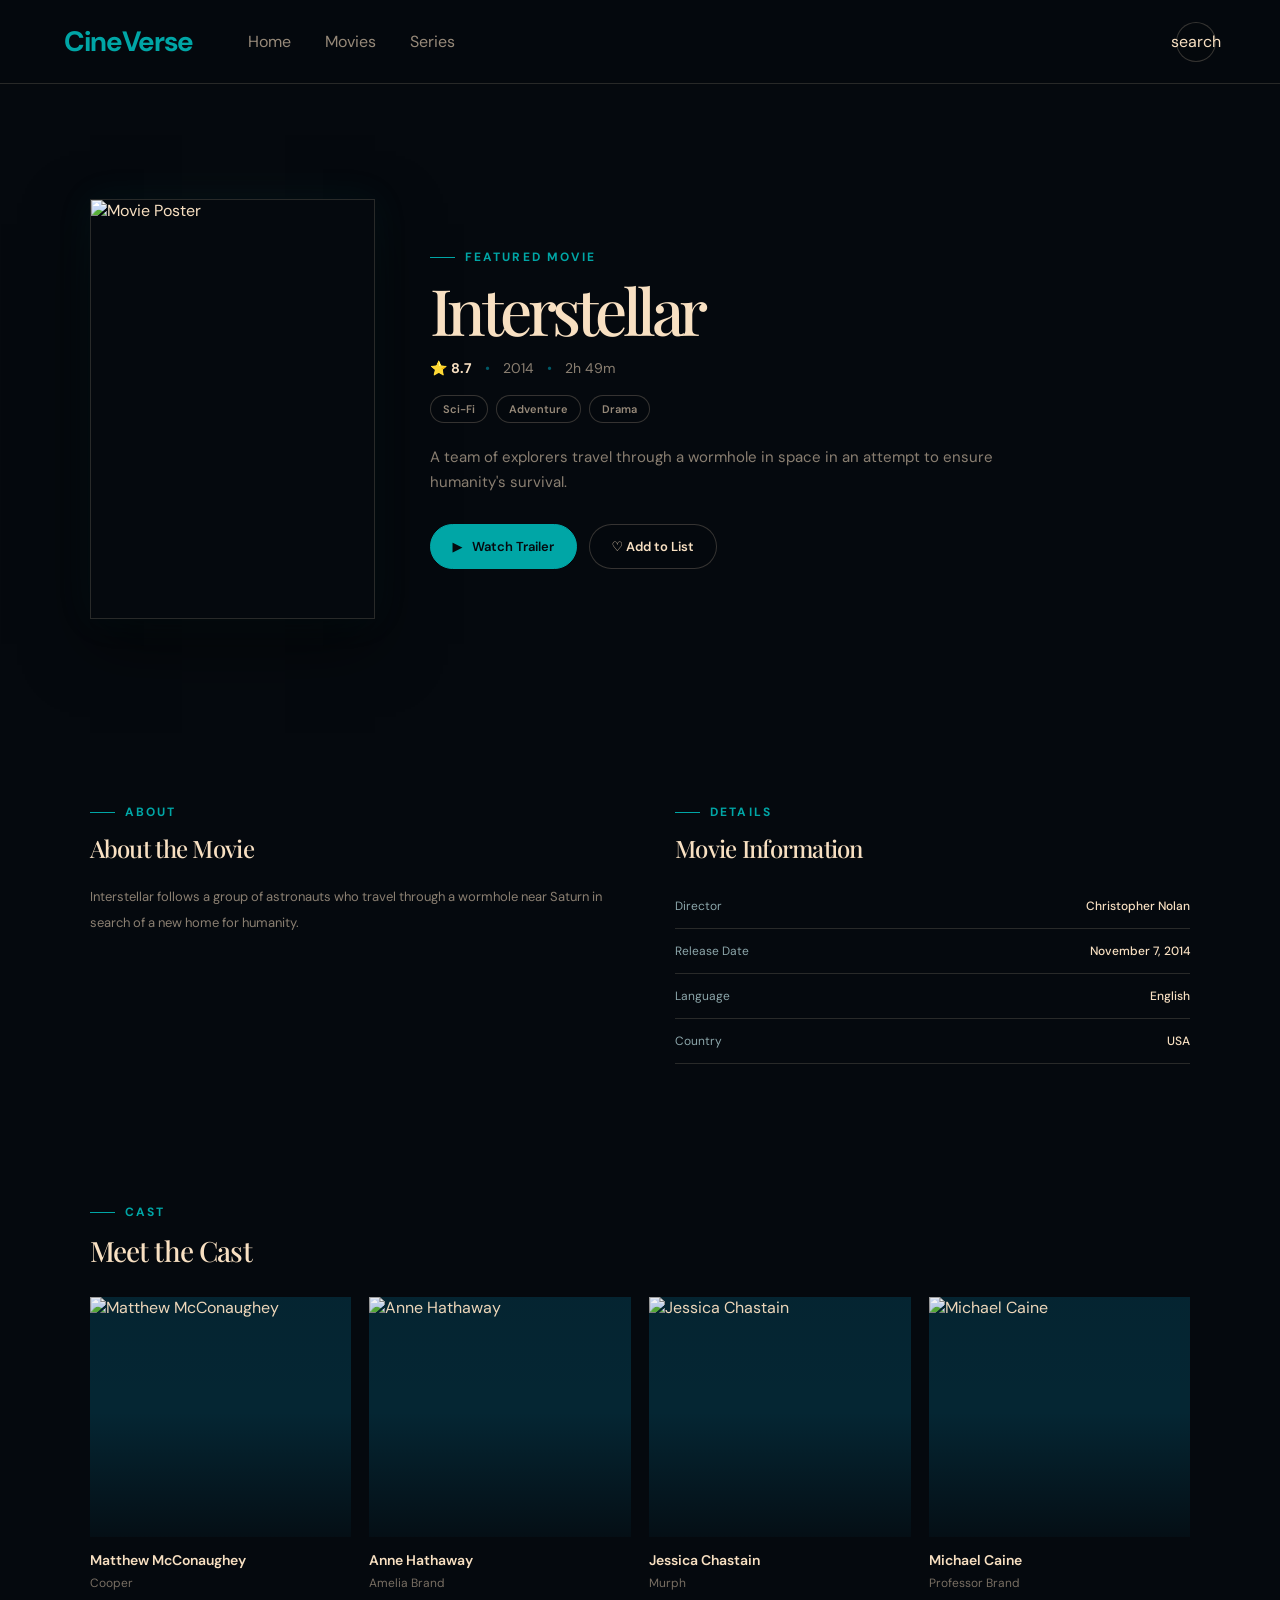
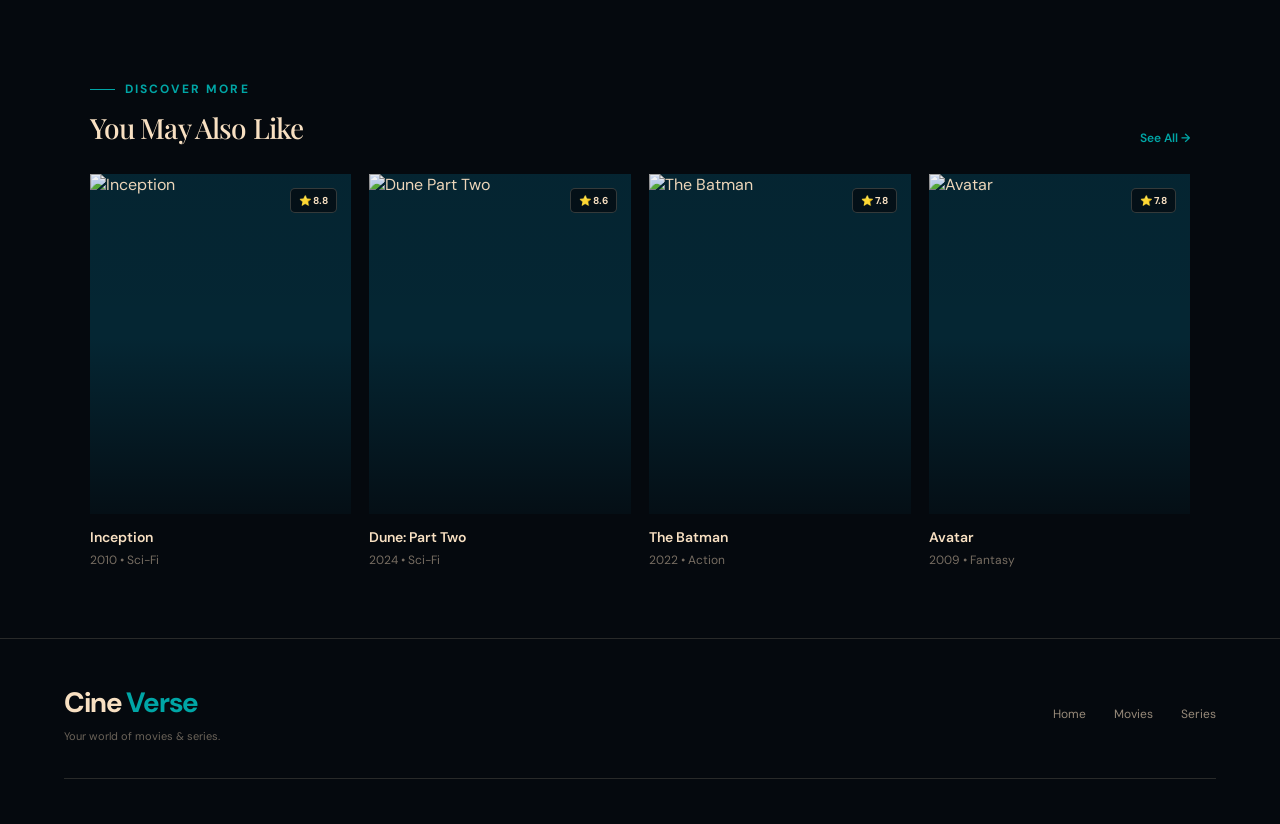
==== details.html @ 45598edd "Add files via upload" ====
<!DOCTYPE html>
<html lang="en">

<head>
    <meta charset="UTF-8">
    <meta name="viewport" content="width=device-width, initial-scale=1.0">
    <title> Movie Details</title>
    <link rel="preconnect" href="https://fonts.googleapis.com">
    <link rel="preconnect" href="https://fonts.gstatic.com" crossorigin>
    <link
        href="https://fonts.googleapis.com/css2?family=Poppins:wght@300;400;500;600;700&display=swap"
        rel="stylesheet"
    >
    <link rel="stylesheet" href="details.css">
</head>
<body>
<header class="navbar">
    <a href="index.html" class="logo">

       <span class="logo-accent">
            CineVerse
        </span>
    </a>
    <nav class="nav-links" id="navLinks">

        <a href="index.html">
            Home
        </a>

        <a href="movies.html">
            Movies
        </a>

        <a href="series.html">
            Series
        </a>
    </nav>


    <div class="nav-actions">

        <button class="search-btn">
            search
        </button>

        <button
            class="menu-btn"
            id="menuBtn"
        >
            ☰
        </button>

    </div>

</header>
<main>

    <section class="movie-hero">

        <div
            class="hero-background"
            id="heroBackground"
        ></div>

        <div class="hero-overlay"></div>

        <div class="hero-content">
            <div class="poster-wrapper">

                <img
                    id="moviePoster"
                    src="https://image.tmdb.org/t/p/w500/gEU2QniE6E77NI6lCU6MxlNBvIx.jpg"
                    alt="Movie Poster"
                >

            </div>

            <div class="movie-details">


                <p class="category-label">
                    FEATURED MOVIE
                </p>


                <h1 id="movieTitle">
                    Interstellar
                </h1>

                <div class="movie-meta">

                    <span class="rating">
                        ⭐
                        <strong id="movieRating">
                            8.7
                        </strong>
                    </span>

                    <span class="separator">
                        •
                    </span>

                    <span id="movieYear">
                        2014
                    </span>

                    <span class="separator">
                        •
                    </span>

                    <span id="movieDuration">
                        2h 49m
                    </span>

                </div>

                <div
                    class="genres"
                    id="movieGenres"
                >

                    <span>
                        Sci-Fi
                    </span>

                    <span>
                        Adventure
                    </span>

                    <span>
                        Drama
                    </span>

                </div>


                <p
                    class="description"
                    id="movieDescription"
                >

                    A team of explorers travel through a wormhole
                    in space in an attempt to ensure humanity's
                    survival.

                </p>


                <div class="hero-buttons">

                    <button
                        class="btn-primary"
                        id="trailerBtn"
                    >
                        <span>▶</span>
                        Watch Trailer
                    </button>


                    <button
                        class="btn-secondary"
                        id="favoriteBtn"
                    >
                        <span id="favoriteIcon">
                            ♡
                        </span>

                        Add to List
                    </button>

                </div>


            </div>

        </div>

    </section>
    <section class="content-section">


        <div class="information-grid">
            <div class="info-column">

                <p class="section-label">
                    ABOUT
                </p>

                <h2>
                    About the Movie
                </h2>

                <p id="aboutMovie">

                    Interstellar follows a group of astronauts
                    who travel through a wormhole near Saturn
                    in search of a new home for humanity.

                </p>

            </div>

            <div class="info-column">

                <p class="section-label">
                    DETAILS
                </p>

                <h2>
                    Movie Information
                </h2>


                <div class="info-list">


                    <div class="info-item">

                        <span>
                            Director
                        </span>

                        <strong id="director">
                            Christopher Nolan
                        </strong>

                    </div>


                    <div class="info-item">

                        <span>
                            Release Date
                        </span>

                        <strong id="releaseDate">
                            November 7, 2014
                        </strong>

                    </div>


                    <div class="info-item">

                        <span>
                            Language
                        </span>

                        <strong>
                            English
                        </strong>

                    </div>


                    <div class="info-item">

                        <span>
                            Country
                        </span>

                        <strong>
                            USA
                        </strong>

                    </div>


                </div>

            </div>


        </div>

    </section>

    <section class="content-section">


        <div class="section-heading">

            <div>

                <p class="section-label">
                    CAST
                </p>

                <h2>
                    Meet the Cast
                </h2>

            </div>

        </div>


        <div class="cast-grid">


            <div class="cast-card">

                <div class="cast-image">

                    <img
                        src="https://media.themoviedb.org/t/p/w600_and_h900_face/lCySuYjhXix3FzQdS4oceDDrXKI.jpg"
                        alt="Matthew McConaughey"
                    >

                </div>

                <div class="cast-info">

                    <h3>
                        Matthew McConaughey
                    </h3>

                    <p>
                        Cooper
                    </p>

                </div>

            </div>

            <div class="cast-card">

                <div class="cast-image">

                    <img
                        src="https://media.themoviedb.org/t/p/w600_and_h900_face/nbccV2pMoyLTCeg5DQip24Eq0Jp.jpg"
                        alt="Anne Hathaway"
                    >

                </div>

                <div class="cast-info">

                    <h3>
                        Anne Hathaway
                    </h3>

                    <p>
                        Amelia Brand
                    </p>

                </div>

            </div>


            <!-- Cast 3 -->

            <div class="cast-card">

                <div class="cast-image">

                    <img
                        src="https://media.themoviedb.org/t/p/w600_and_h900_face/eQKnihReJeB9vQEa5gySzAlKfZt.jpg"
                        alt="Jessica Chastain"
                    >

                </div>

                <div class="cast-info">

                    <h3>
                        Jessica Chastain
                    </h3>

                    <p>
                        Murph
                    </p>

                </div>

            </div>

            <div class="cast-card">

                <div class="cast-image">

                    <img
                        src="https://media.themoviedb.org/t/p/w600_and_h900_face/bVZRMlpjTAO2pJK6v90buFgVbSW.jpg"
                        alt="Michael Caine"
                    >

                </div>

                <div class="cast-info">

                    <h3>
                        Michael Caine
                    </h3>

                    <p>
                        Professor Brand
                    </p>

                </div>

            </div>


        </div>

    </section>
    <section class="content-section similar-section">


        <div class="section-heading">

            <div>

                <p class="section-label">
                    DISCOVER MORE
                </p>

                <h2>
                    You May Also Like
                </h2>

            </div>


            <a
                href="movies.html"
                class="see-all"
            >
                See All →
            </a>

        </div>


        <div class="similar-grid">
            <div
                class="similar-card"
                onclick="openMovie(2)"
            >

                <div class="similar-poster">

                    <img
                        src="https://image.tmdb.org/t/p/w500/oYuLEt3zVCKq57qu2F8dT7NIa6f.jpg"
                        alt="Inception"
                    >

                    <span class="similar-rating">
                        ⭐ 8.8
                    </span>

                </div>

                <div class="similar-info">

                    <h3>
                        Inception
                    </h3>

                    <p>
                        2010 • Sci-Fi
                    </p>

                </div>

            </div>
            <div
                class="similar-card"
                onclick="openMovie(3)"
            >

                <div class="similar-poster">

                    <img
                        src="https://image.tmdb.org/t/p/w500/1pdfLvkbY9ohJlCjQH2CZjjYVvJ.jpg"
                        alt="Dune Part Two"
                    >

                    <span class="similar-rating">
                        ⭐ 8.6
                    </span>

                </div>

                <div class="similar-info">

                    <h3>
                        Dune: Part Two
                    </h3>

                    <p>
                        2024 • Sci-Fi
                    </p>

                </div>

            </div>
            <div
                class="similar-card"
                onclick="openMovie(4)"
            >

                <div class="similar-poster">

                    <img
                        src="https://image.tmdb.org/t/p/w500/74xTEgt7R36Fpooo50r9T25onhq.jpg"
                        alt="The Batman"
                    >

                    <span class="similar-rating">
                        ⭐ 7.8
                    </span>

                </div>

                <div class="similar-info">

                    <h3>
                        The Batman
                    </h3>

                    <p>
                        2022 • Action
                    </p>

                </div>

            </div>
            <div
                class="similar-card"
                onclick="openMovie(5)"
            >

                <div class="similar-poster">

                    <img
                        src="https://image.tmdb.org/t/p/w500/kyeqWdyUXW608qlYkRqosgbbJyK.jpg"
                        alt="Avatar"
                    >

                    <span class="similar-rating">
                        ⭐ 7.8
                    </span>

                </div>

                <div class="similar-info">

                    <h3>
                        Avatar
                    </h3>

                    <p>
                        2009 • Fantasy
                    </p>

                </div>

            </div>


        </div>

    </section>


</main>
<div
    class="modal"
    id="trailerModal"
>

    <div class="modal-content">


        <button
            class="close-modal"
            id="closeModal"
        >
            ×
        </button>


        <div class="trailer-placeholder">

            <div class="play-circle">
                ▶
            </div>

            <h2>
                Movie Trailer
            </h2>

            <p>
                Trailer preview
            </p>

        </div>


    </div>

</div>
<footer class="footer">


    <div class="footer-content">


        <div class="footer-brand">

            <a
                href="index.html"
                class="logo"
            >
                <span>
                    Cine<span class="logo-accent">
                        Verse
                    </span>
                </span>

            </a>


            <p>
                Your world of movies & series.
            </p>

        </div>


        <div class="footer-links">

            <a href="index.html">
                Home
            </a>

            <a href="movies.html">
                Movies
            </a>

            <a href="series.html">
                Series
            </a>

        </div>


    </div>


    <div class="footer-bottom">

        <p>
           
        </p>

    </div>


</footer>


<script src="details.js"></script>

</body>

</html>
---- details.css ----
@import url('https://fonts.googleapis.com/css2?family=DM+Sans:wght@400;500;600;700&family=Playfair+Display:ital,wght@0,500;0,600;1,500;1,600&display=swap');

:root {
    font-family: 'DM Sans', system-ui, sans-serif;

    --ink: #05090e;
    --deep: #052633;
    --teal: #005a68;
    --bright: #00a6a6;
    --cream: #f8e0c2;
    --muted: #8ca6aa;
    --line: rgba(248, 224, 194, 0.15);

    /* legacy variable names kept so nothing else breaks */
    --background: var(--ink);
    --cards: var(--deep);
    --secondary: var(--line);
    --text: var(--cream);
    --accent: var(--bright);
    --accent-dark: var(--teal);

    font-synthesis: none;
    text-rendering: optimizeLegibility;
    -webkit-font-smoothing: antialiased;
    -moz-osx-font-smoothing: grayscale;
}

* {
    margin: 0;
    padding: 0;
    box-sizing: border-box;
}

html {
    scroll-behavior: smooth;
    font-size: 100%;
}

body {
    min-width: 320px;
    min-height: 100vh;
    background: var(--ink);
    color: var(--cream);
    font-family: 'DM Sans', system-ui, sans-serif;
}

button,
input {
    font: inherit;
}

button,
a {
    -webkit-tap-highlight-color: transparent;
}

a {
    color: inherit;
    text-decoration: none;
}

button {
    border: 0;
    cursor: pointer;
    background: transparent;
}

/* ===================================================== 
   NAVBAR 
===================================================== */

.navbar {
    height: 84px;
    padding: 0 clamp(24px, 5vw, 80px);
    display: flex;
    align-items: center;
    justify-content: space-between;
    position: sticky;
    top: 0;
    z-index: 1000;
    background: rgba(5, 9, 14, 0.96);
    border-bottom: 1px solid var(--line);
    backdrop-filter: blur(12px);
}

.logo {
    display: flex;
    align-items: center;
    gap: 9px;
    color: var(--cream);
    text-decoration: none;
    font-size: 28px;
    font-weight: 700;
    letter-spacing: -0.04em;
}

.logo-icon {
    font-size: 25px;
}

.logo-accent {
    color: var(--bright);
}

.nav-links {
    display: flex;
    align-items: center;
    gap: clamp(18px, 3vw, 34px);
    margin-left: 55px;
    margin-right: auto;
}

.nav-links a {
    position: relative;
    color: rgba(248, 224, 194, 0.6);
    text-decoration: none;
    font-size: 16px;
    transition: color 0.2s ease;
}

.nav-links a:hover {
    color: var(--cream);
}

.nav-actions {
    display: flex;
    align-items: center;
    gap: 14px;
}

.search-btn,
.menu-btn {
    width: 40px;
    height: 40px;
    display: flex;
    align-items: center;
    justify-content: center;
    border: 1px solid rgba(248, 224, 194, 0.2);
    border-radius: 50%;
    background: rgba(5, 9, 14, 0.7);
    color: var(--cream);
    cursor: pointer;
    font-size: 16px;
    transition: background 0.2s ease, border-color 0.2s ease, transform 0.2s ease;
}

.search-btn:hover,
.menu-btn:hover {
    background: var(--deep);
    border-color: var(--bright);
    transform: translateY(-2px);
}

.menu-btn {
    display: none;
}

/* ===================================================== 
   HERO 
===================================================== */

.movie-hero {
    min-height: 650px;
    position: relative;
    display: flex;
    align-items: center;
    overflow: hidden;
}

.hero-background {
    position: absolute;
    inset: 0;
    background-image: url("https://image.tmdb.org/t/p/w1280/gEU2QniE6E77NI6lCU6MxlNBvIx.jpg");
    background-size: cover;
    background-position: center;
    filter: blur(2px);
    transform: scale(1.05);
}

.hero-overlay {
    position: absolute;
    inset: 0;
    background: linear-gradient(
        90deg,
        var(--ink) 0%,
        rgba(5, 9, 14, 0.96) 28%,
        rgba(5, 9, 14, 0.72) 65%,
        rgba(5, 9, 14, 0.92) 100%
    );
}

.movie-hero::after {
    content: "";
    position: absolute;
    left: 0;
    right: 0;
    bottom: 0;
    height: 180px;
    background: linear-gradient(transparent, var(--ink));
    pointer-events: none;
}

.hero-content {
    width: 86%;
    max-width: 1300px;
    margin: auto;
    display: flex;
    align-items: center;
    gap: 55px;
    position: relative;
    z-index: 2;
    padding: 80px 0;
}

.poster-wrapper {
    width: 285px;
    min-width: 285px;
    height: 420px;
    overflow: hidden;
    border: 1px solid var(--line);
    box-shadow:
        0 25px 60px rgba(0, 0, 0, 0.55),
        0 0 35px rgba(0, 166, 166, 0.08);
}

.poster-wrapper img {
    width: 100%;
    height: 100%;
    object-fit: cover;
}

.movie-details {
    max-width: 650px;
}

.category-label {
    display: flex;
    align-items: center;
    gap: 10px;
    color: var(--bright);
    font-size: 12px;
    font-weight: 700;
    letter-spacing: 0.18em;
    text-transform: uppercase;
    margin-bottom: 14px;
}

.category-label::before {
    content: '';
    width: 25px;
    height: 1px;
    background: var(--bright);
}

.movie-details h1 {
    font-family: 'Playfair Display', 'DM Sans', serif;
    font-size: clamp(42px, 5vw, 68px);
    line-height: 0.98;
    font-weight: 500;
    letter-spacing: -0.07em;
    color: var(--cream);
    margin-bottom: 17px;
}

.movie-meta {
    display: flex;
    align-items: center;
    flex-wrap: wrap;
    gap: 13px;
    color: rgba(248, 224, 194, 0.55);
    font-size: 14px;
    margin-bottom: 18px;
}

.rating {
    color: var(--cream);
}

.rating strong {
    color: var(--cream);
}

.separator {
    color: var(--teal);
}

.genres {
    display: flex;
    gap: 8px;
    flex-wrap: wrap;
    margin-bottom: 22px;
}

.genres span {
    padding: 6px 12px;
    border-radius: 999px;
    border: 1px solid rgba(248, 224, 194, 0.2);
    background: rgba(5, 9, 14, 0.45);
    color: rgba(248, 224, 194, 0.6);
    font-size: 11px;
    font-weight: 600;
}

.description {
    max-width: 620px;
    color: rgba(248, 224, 194, 0.55);
    font-size: 15px;
    line-height: 1.7;
    margin-bottom: 28px;
}

.hero-buttons {
    display: flex;
    gap: 12px;
    flex-wrap: wrap;
}

.btn-primary,
.btn-secondary {
    padding: 13px 22px;
    border-radius: 999px;
    font-family: inherit;
    font-size: 13px;
    font-weight: 600;
    cursor: pointer;
    transition: color 0.2s ease, background 0.2s ease, border-color 0.2s ease, transform 0.2s ease;
}

.btn-primary {
    border: 1px solid var(--bright);
    background: var(--bright);
    color: var(--ink);
}

.btn-primary:hover {
    transform: translateY(-2px);
    background: #00c2c2;
    box-shadow: 0 10px 25px rgba(0, 166, 166, 0.22);
}

.btn-primary span {
    margin-right: 6px;
}

.btn-secondary {
    background: rgba(5, 9, 14, 0.45);
    color: var(--cream);
    border: 1px solid rgba(248, 224, 194, 0.2);
}

.btn-secondary:hover {
    color: var(--cream);
    border-color: var(--bright);
    background: rgba(0, 166, 166, 0.12);
    transform: translateY(-2px);
}

/* ===================================================== 
   CONTENT SECTIONS 
===================================================== */

.content-section {
    width: 86%;
    max-width: 1300px;
    margin: auto;
    padding: 70px 0;
}

.information-grid {
    display: grid;
    grid-template-columns: 1fr 1fr;
    gap: 70px;
}

.section-label {
    display: flex;
    align-items: center;
    gap: 10px;
    color: var(--bright);
    font-size: 12px;
    letter-spacing: 0.18em;
    text-transform: uppercase;
    font-weight: 700;
    margin-bottom: 12px;
}

.section-label::before {
    content: '';
    width: 25px;
    height: 1px;
    background: var(--bright);
}

.info-column h2 {
    font-family: 'Playfair Display', 'DM Sans', serif;
    font-weight: 500;
    letter-spacing: -0.03em;
    font-size: 24px;
    color: var(--cream);
    margin-bottom: 20px;
}

.info-column > p:last-child {
    color: rgba(248, 224, 194, 0.55);
    font-size: 13px;
    line-height: 2;
}

.info-list {
    display: flex;
    flex-direction: column;
}

.info-item {
    display: flex;
    justify-content: space-between;
    gap: 20px;
    padding: 14px 0;
    border-bottom: 1px solid var(--line);
    font-size: 12px;
}

.info-item span {
    color: var(--muted);
}

.info-item strong {
    color: var(--cream);
    font-weight: 500;
    text-align: right;
}

.section-heading {
    display: flex;
    justify-content: space-between;
    align-items: flex-end;
    margin-bottom: 28px;
}

.section-heading h2 {
    font-family: 'Playfair Display', 'DM Sans', serif;
    font-weight: 500;
    letter-spacing: -0.03em;
    font-size: 28px;
    color: var(--cream);
}

.see-all {
    color: var(--bright);
    text-decoration: none;
    font-size: 12px;
    font-weight: 600;
    transition: color 0.2s ease;
}

.see-all:hover {
    color: var(--cream);
}

/* ===================================================== 
   CAST 
===================================================== */

.cast-grid {
    display: grid;
    grid-template-columns: repeat(4, 1fr);
    gap: 18px;
}

.cast-card {
    background: transparent;
    border: 0;
    cursor: pointer;
    transition: transform 0.25s ease;
}

.cast-card:hover {
    transform: translateY(-5px);
}

.cast-image {
    position: relative;
    height: 240px;
    background: var(--deep);
    overflow: hidden;
}

.cast-image::after {
    content: '';
    position: absolute;
    inset: 0;
    pointer-events: none;
    background: linear-gradient(180deg, rgba(5, 9, 14, 0.05), transparent 48%, rgba(5, 9, 14, 0.8));
}

.cast-image img {
    width: 100%;
    height: 100%;
    object-fit: cover;
    transition: transform 0.5s ease;
}

.cast-card:hover img {
    transform: scale(1.06);
}

.cast-info {
    padding: 14px 0 0;
}

.cast-info h3 {
    color: var(--cream);
    font-size: 14px;
    font-weight: 600;
    line-height: 1.3;
    margin-bottom: 6px;
}

.cast-info p {
    color: rgba(248, 224, 194, 0.47);
    font-size: 12px;
}

/* ===================================================== 
   SIMILAR 
===================================================== */

.similar-section {
    padding-top: 20px;
}

.similar-grid {
    display: grid;
    grid-template-columns: repeat(4, 1fr);
    gap: 18px;
}

.similar-card {
    cursor: pointer;
    transition: transform 0.25s ease;
}

.similar-card:hover {
    transform: translateY(-5px);
}

.similar-poster {
    position: relative;
    height: 340px;
    overflow: hidden;
    background: var(--deep);
}

.similar-poster::after {
    content: '';
    position: absolute;
    inset: 0;
    pointer-events: none;
    background: linear-gradient(180deg, rgba(5, 9, 14, 0.05), transparent 48%, rgba(5, 9, 14, 0.8));
}

.similar-poster img {
    width: 100%;
    height: 100%;
    object-fit: cover;
    transition: transform 0.5s ease;
}

.similar-card:hover img {
    transform: scale(1.06);
}

.similar-rating {
    position: absolute;
    top: 14px;
    right: 14px;
    z-index: 2;
    padding: 5px 8px;
    border: 1px solid rgba(248, 224, 194, 0.2);
    border-radius: 5px;
    background: rgba(5, 9, 14, 0.72);
    color: var(--cream);
    font-size: 10px;
    font-weight: 700;
}

.similar-info {
    padding: 14px 0 0;
}

.similar-info h3 {
    color: var(--cream);
    font-size: 14px;
    font-weight: 600;
    line-height: 1.3;
    margin-bottom: 6px;
    white-space: nowrap;
    overflow: hidden;
    text-overflow: ellipsis;
}

.similar-info p {
    color: rgba(248, 224, 194, 0.47);
    font-size: 12px;
}

/* ===================================================== 
   MODAL 
===================================================== */

.modal {
    display: none;
    position: fixed;
    inset: 0;
    z-index: 3000;
    background: rgba(5, 9, 14, 0.88);
    align-items: center;
    justify-content: center;
    padding: 20px;
}

.modal.show {
    display: flex;
}

.modal-content {
    width: 800px;
    max-width: 100%;
    background: var(--deep);
    border: 1px solid var(--line);
    border-radius: 10px;
    overflow: hidden;
    position: relative;
}

.close-modal {
    position: absolute;
    top: 15px;
    right: 18px;
    z-index: 5;
    width: 36px;
    height: 36px;
    border: 1px solid rgba(248, 224, 194, 0.2);
    border-radius: 50%;
    background: rgba(5, 9, 14, 0.85);
    color: var(--cream);
    font-size: 22px;
    cursor: pointer;
    transition: border-color 0.2s ease, background 0.2s ease;
}

.close-modal:hover {
    border-color: var(--bright);
    background: var(--ink);
}

.trailer-placeholder {
    height: 430px;
    display: flex;
    flex-direction: column;
    align-items: center;
    justify-content: center;
    background: radial-gradient(circle, rgba(0, 166, 166, 0.14), transparent 60%);
}

.play-circle {
    width: 70px;
    height: 70px;
    border-radius: 50%;
    display: flex;
    align-items: center;
    justify-content: center;
    background: var(--bright);
    color: var(--ink);
    margin-bottom: 18px;
}

.trailer-placeholder h2 {
    font-family: 'Playfair Display', 'DM Sans', serif;
    font-weight: 500;
    color: var(--cream);
    font-size: 20px;
}

.trailer-placeholder p {
    color: rgba(248, 224, 194, 0.55);
    font-size: 12px;
    margin-top: 5px;
}

/* ===================================================== 
   FOOTER 
===================================================== */

.footer {
    max-width: 1280px;
    margin: 0 auto;
    background: transparent;
    border-top: 1px solid var(--line);
    padding: 45px clamp(24px, 5vw, 80px) 25px;
}

.footer-content {
    display: flex;
    justify-content: space-between;
    align-items: center;
}

.footer-brand p {
    color: rgba(248, 224, 194, 0.42);
    font-size: 11px;
    margin-top: 8px;
}

.footer-links {
    display: flex;
    gap: 28px;
}

.footer-links a {
    color: rgba(248, 224, 194, 0.6);
    text-decoration: none;
    font-size: 12px;
    transition: color 0.2s ease;
}

.footer-links a:hover {
    color: var(--bright);
}

.footer-bottom {
    margin-top: 35px;
    padding-top: 20px;
    text-align: center;
    border-top: 1px solid var(--line);
}

.footer-bottom p {
    color: rgba(248, 224, 194, 0.3);
    font-size: 10px;
}

/* ===================================================== 
   TABLET 
===================================================== */

@media (max-width: 1100px) {
    .cast-grid,
    .similar-grid {
        grid-template-columns: repeat(3, minmax(0, 1fr));
    }
}

@media (max-width: 1000px) {
    .hero-content {
        gap: 35px;
    }

    .poster-wrapper {
        width: 240px;
        min-width: 240px;
        height: 360px;
    }

    .cast-grid,
    .similar-grid {
        grid-template-columns: repeat(2, 1fr);
    }
}

/* ===================================================== 
   MOBILE 
===================================================== */

@media (max-width: 900px) {
    .navbar {
        padding: 0 24px;
    }

    .nav-links {
        gap: 18px;
        margin-left: 30px;
    }

    .nav-links a {
        font-size: 14px;
    }
}

@media (max-width: 700px) {
    .navbar {
        height: 70px;
        padding: 0 20px;
    }

    .nav-links {
        display: none;
        position: absolute;
        top: 70px;
        left: 0;
        width: 100%;
        padding: 25px;
        background: var(--deep);
        flex-direction: column;
        gap: 20px;
        border-bottom: 1px solid var(--line);
        margin-left: 0;
    }

    .nav-links.show {
        display: flex;
    }

    .menu-btn {
        display: flex;
    }

    .movie-hero {
        min-height: auto;
    }

    .hero-content {
        width: 90%;
        flex-direction: column;
        align-items: flex-start;
        padding: 65px 0 80px;
        gap: 30px;
    }

    .poster-wrapper {
        width: 210px;
        min-width: 210px;
        height: 310px;
        align-self: center;
    }

    .movie-details h1 {
        font-size: 40px;
    }

    .movie-meta {
        flex-wrap: wrap;
    }

    .description {
        font-size: 13px;
    }

    .information-grid {
        grid-template-columns: 1fr;
        gap: 45px;
    }

    .cast-grid,
    .similar-grid {
        grid-template-columns: repeat(2, 1fr);
        gap: 13px;
    }

    .cast-image {
        height: 210px;
    }

    .similar-poster {
        height: 270px;
    }

    .content-section {
        width: 90%;
        padding: 50px 0;
    }

    .footer-content {
        flex-direction: column;
        align-items: flex-start;
        gap: 25px;
    }
}

@media (max-width: 420px) {
    .movie-details h1 {
        font-size: 34px;
    }

    .poster-wrapper {
        width: 190px;
        min-width: 190px;
        height: 280px;
    }

    .cast-image {
        height: 180px;
    }

    .similar-poster {
        height: 230px;
    }

    .similar-info h3 {
        font-size: 12px;
    }
}
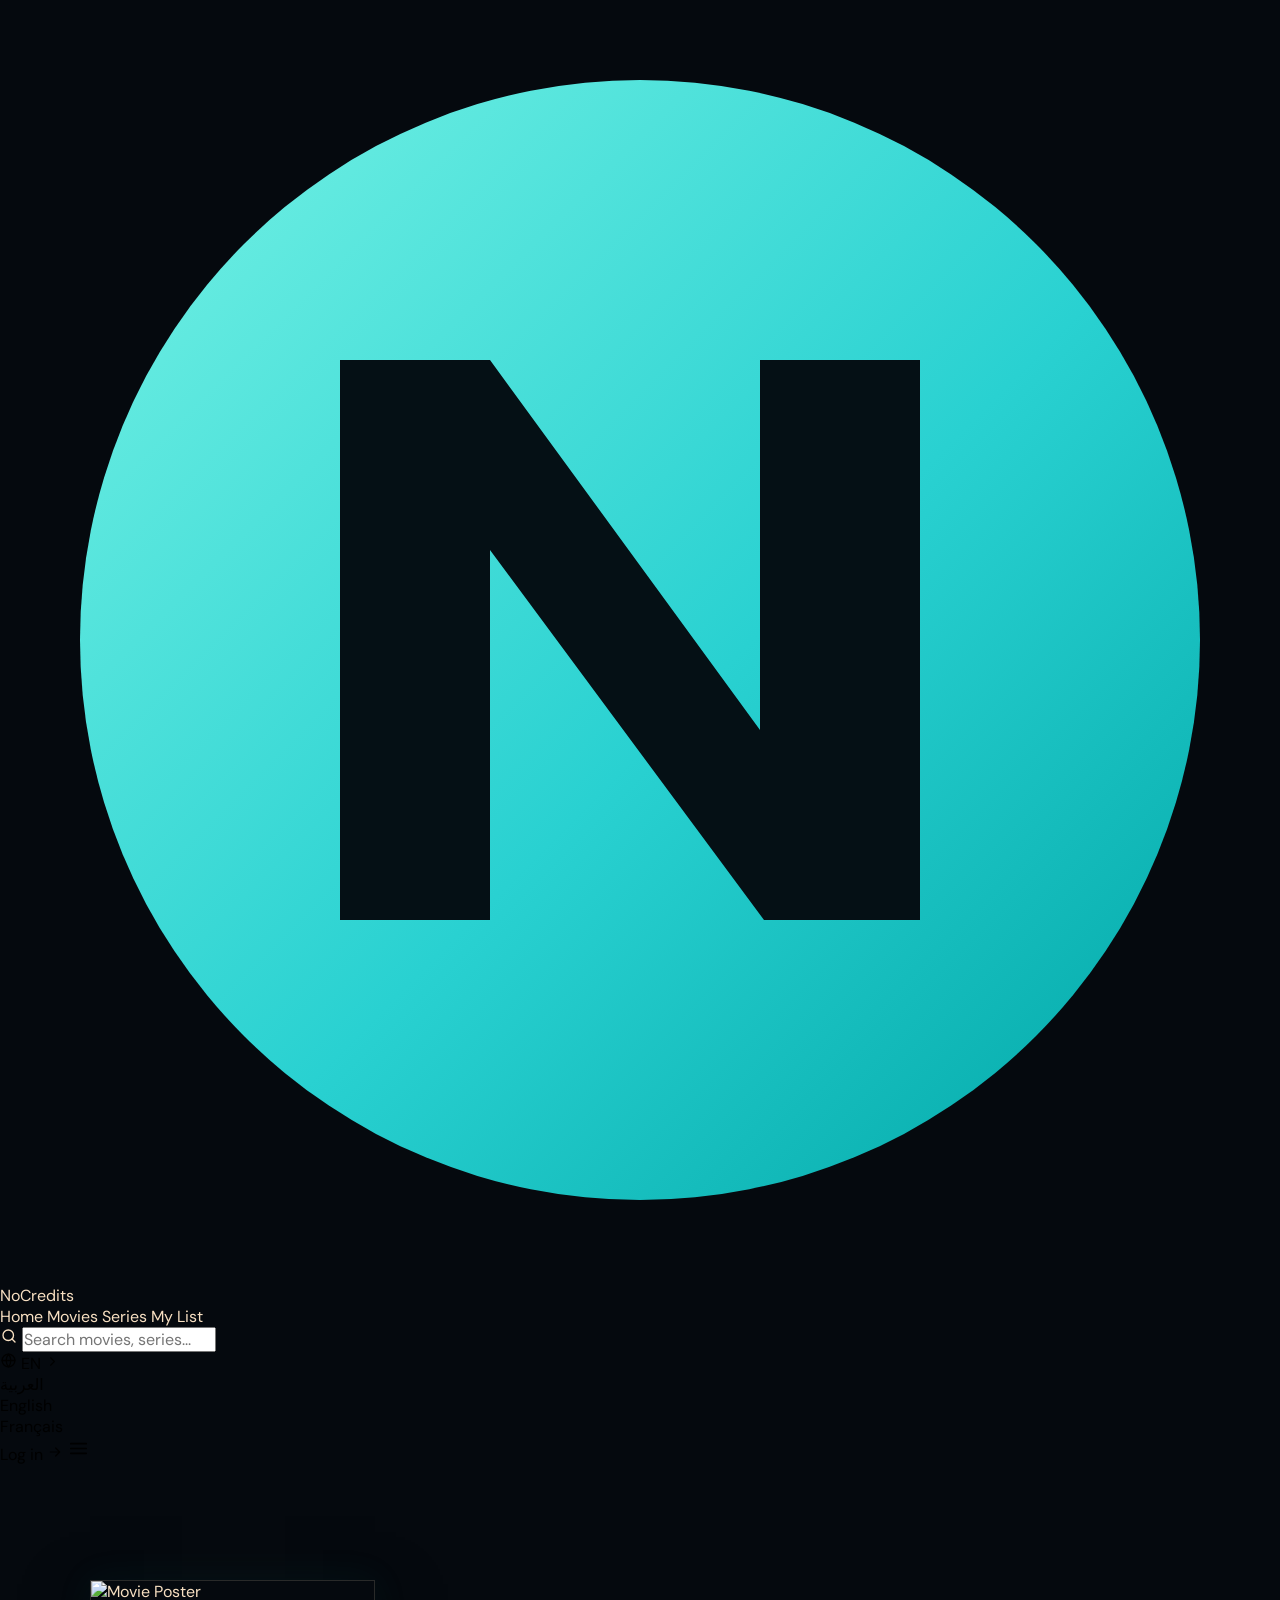
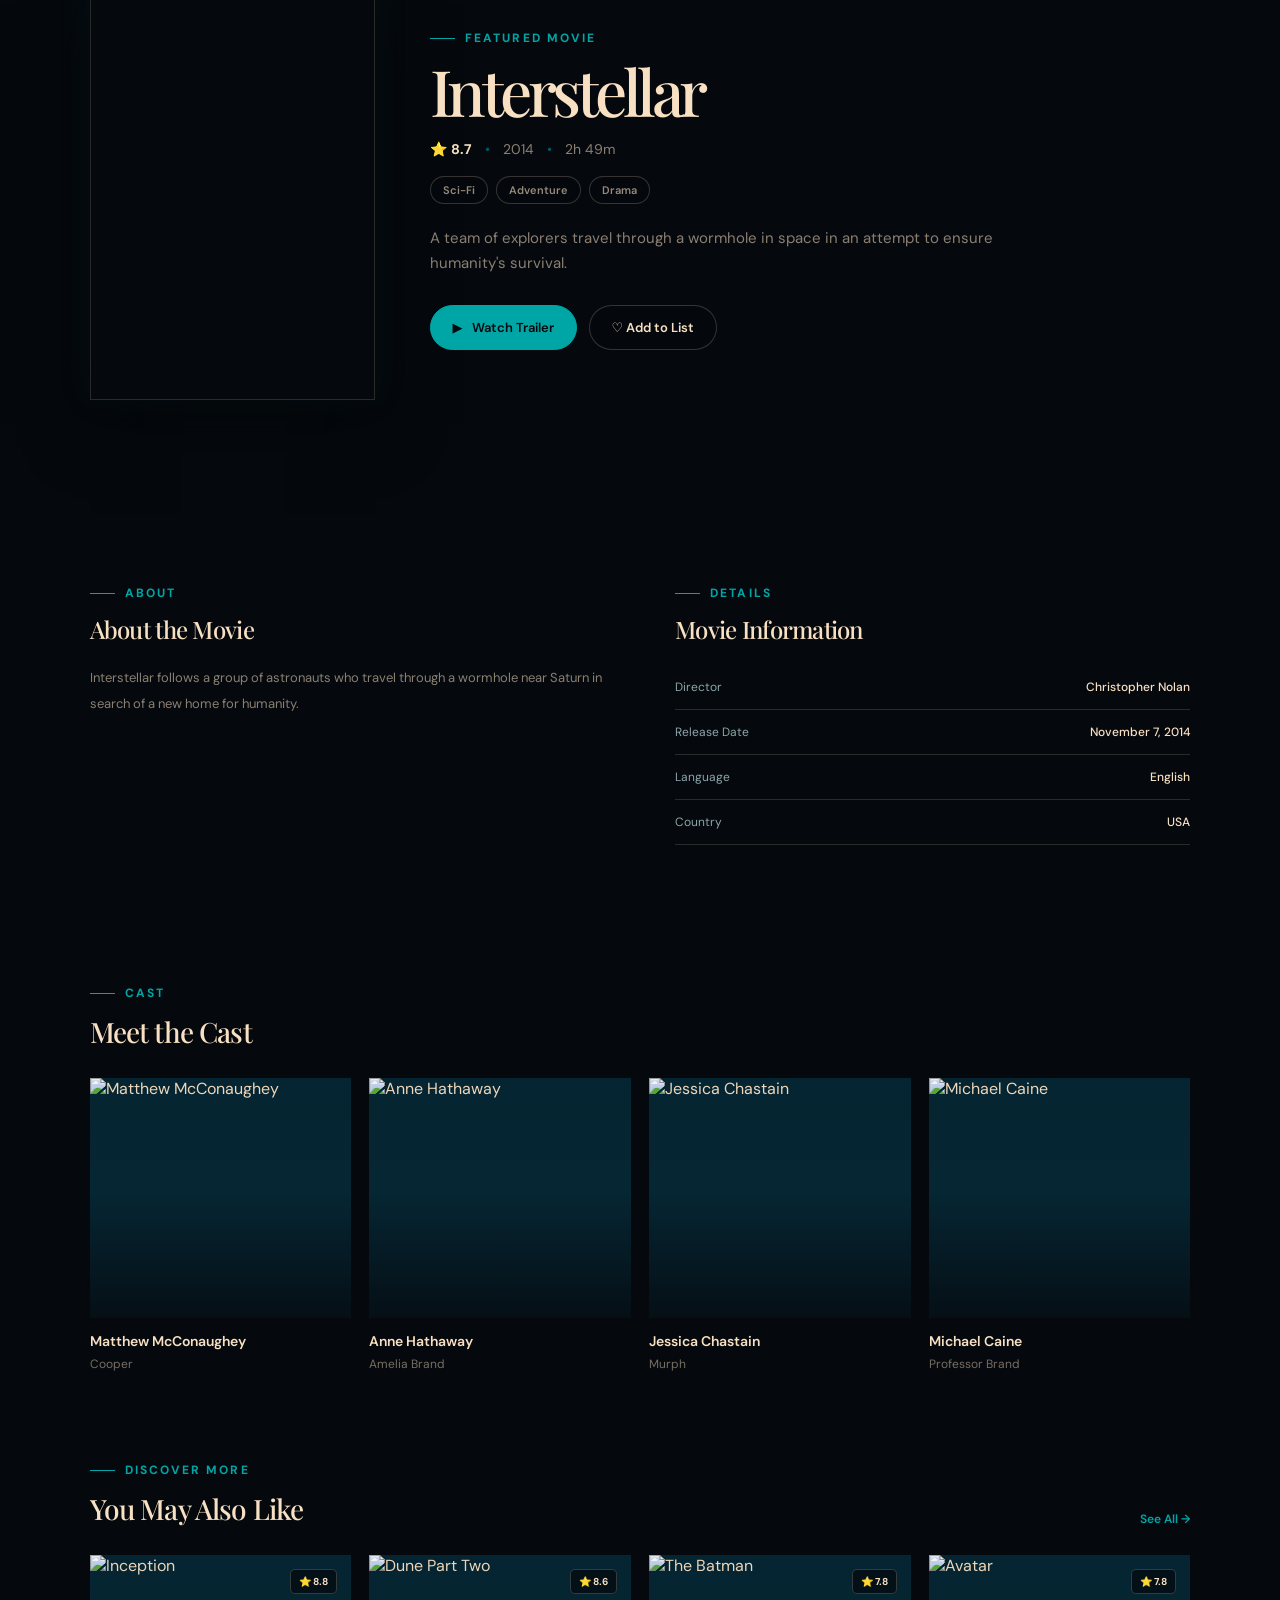
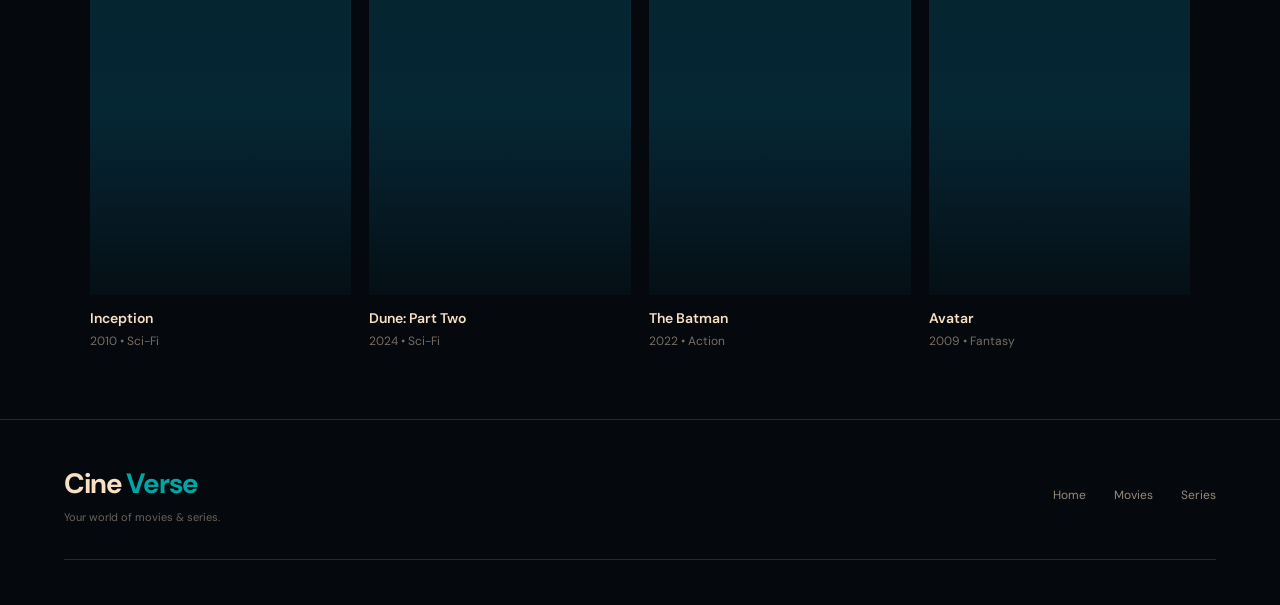
==== commit e453ccb3: "Update details.html" ====
--- a/details.html
+++ b/details.html
@@ -14,44 +14,70 @@
     <link rel="stylesheet" href="details.css">
 </head>
 <body>
-<header class="navbar">
-    <a href="index.html" class="logo">
-
-       <span class="logo-accent">
-            CineVerse
-        </span>
-    </a>
-    <nav class="nav-links" id="navLinks">
-
-        <a href="index.html">
-            Home
+<header class="site-header" id="siteHeader">
+    <div class="header-inner">
+        <a class="brand" href="index.html" aria-label="NoCredits home">
+            <span class="brand-mark" aria-hidden="true">
+                <svg viewBox="0 0 64 64" role="img" aria-label="NoCredits logo">
+                    <defs>
+                        <linearGradient id="brandGlow" x1="0%" x2="100%" y1="0%" y2="100%">
+                            <stop offset="0%" stop-color="#77f3e5"/>
+                            <stop offset="55%" stop-color="#29d1d1"/>
+                            <stop offset="100%" stop-color="#00a6a6"/>
+                        </linearGradient>
+                    </defs>
+                    <circle cx="32" cy="32" r="28" fill="url(#brandGlow)"/>
+                    <path d="M17 46V18h7.5l13.5 18.5V18H46v28h-7.8L24.5 27.5V46H17Z" fill="#051015"/>
+                </svg>
+            </span>
+            <span class="brand-name">No<span>Credits</span></span>
         </a>
-
-        <a href="movies.html">
-            Movies
-        </a>
-
-        <a href="series.html">
-            Series
-        </a>
-    </nav>
-
-
-    <div class="nav-actions">
-
-        <button class="search-btn">
-            search
-        </button>
-
-        <button
-            class="menu-btn"
-            id="menuBtn"
-        >
-            ☰
-        </button>
-
+        <nav class="main-nav" id="mainNav" aria-label="Main navigation">
+            <a class="nav-link" href="index.html">Home</a>
+            <a class="nav-link active" href="movies.html">Movies</a>
+            <a class="nav-link" href="Series Project/series.html">Series</a>
+            <a class="nav-link" href="my-list.html">My List</a>
+        </nav>
+        <div class="header-actions">
+            <label class="header-search-box">
+                <span class="search-icon" aria-hidden="true">
+                    <svg width="18" height="18" viewBox="0 0 24 24" fill="none" stroke="currentColor" stroke-width="1.8" stroke-linecap="round" stroke-linejoin="round">
+                        <circle cx="11" cy="11" r="7"></circle>
+                        <path d="m20 20-4-4"></path>
+                    </svg>
+                </span>
+                <input id="headerSearchInput" type="search" placeholder="Search movies, series..." aria-label="Search movies and series" />
+            </label>
+            <div class="language-picker" id="languagePicker">
+                <button class="language-button" id="languageButton" type="button" aria-label="Choose language" aria-expanded="false">
+                    <svg width="17" height="17" viewBox="0 0 24 24" fill="none" stroke="currentColor" stroke-width="1.8" stroke-linecap="round" stroke-linejoin="round">
+                        <circle cx="12" cy="12" r="9"></circle>
+                        <path d="M3 12h18M12 3a14 14 0 0 1 0 18M12 3a14 14 0 0 0 0 18"></path>
+                    </svg>
+                    <span id="selectedLanguage">EN</span>
+                    <svg width="15" height="15" viewBox="0 0 24 24" fill="none" stroke="currentColor" stroke-width="1.8" stroke-linecap="round" stroke-linejoin="round">
+                        <path d="m9 18 6-6-6-6"></path>
+                    </svg>
+                </button>
+                <ul class="language-menu" id="languageMenu" aria-label="Language options">
+                    <li><button class="language-option" type="button" data-lang="ar">العربية</button></li>
+                    <li><button class="language-option active" type="button" data-lang="en">English</button></li>
+                    <li><button class="language-option" type="button" data-lang="fr">Français</button></li>
+                </ul>
+            </div>
+            <button class="login-button" id="loginButton" type="button">
+                Log in
+                <svg width="16" height="16" viewBox="0 0 24 24" fill="none" stroke="currentColor" stroke-width="1.8" stroke-linecap="round" stroke-linejoin="round">
+                    <path d="M5 12h14M13 6l6 6-6 6"></path>
+                </svg>
+            </button>
+            <button class="menu-button" id="menuButton" type="button" aria-label="Open menu" aria-expanded="false">
+                <svg width="23" height="23" viewBox="0 0 24 24" fill="none" stroke="currentColor" stroke-width="1.8" stroke-linecap="round" stroke-linejoin="round">
+                    <path d="M4 7h16M4 12h16M4 17h16"></path>
+                </svg>
+            </button>
+        </div>
     </div>
-
 </header>
 <main>
 
@@ -666,4 +692,4 @@
 
 </body>
 
-</html>+</html>
